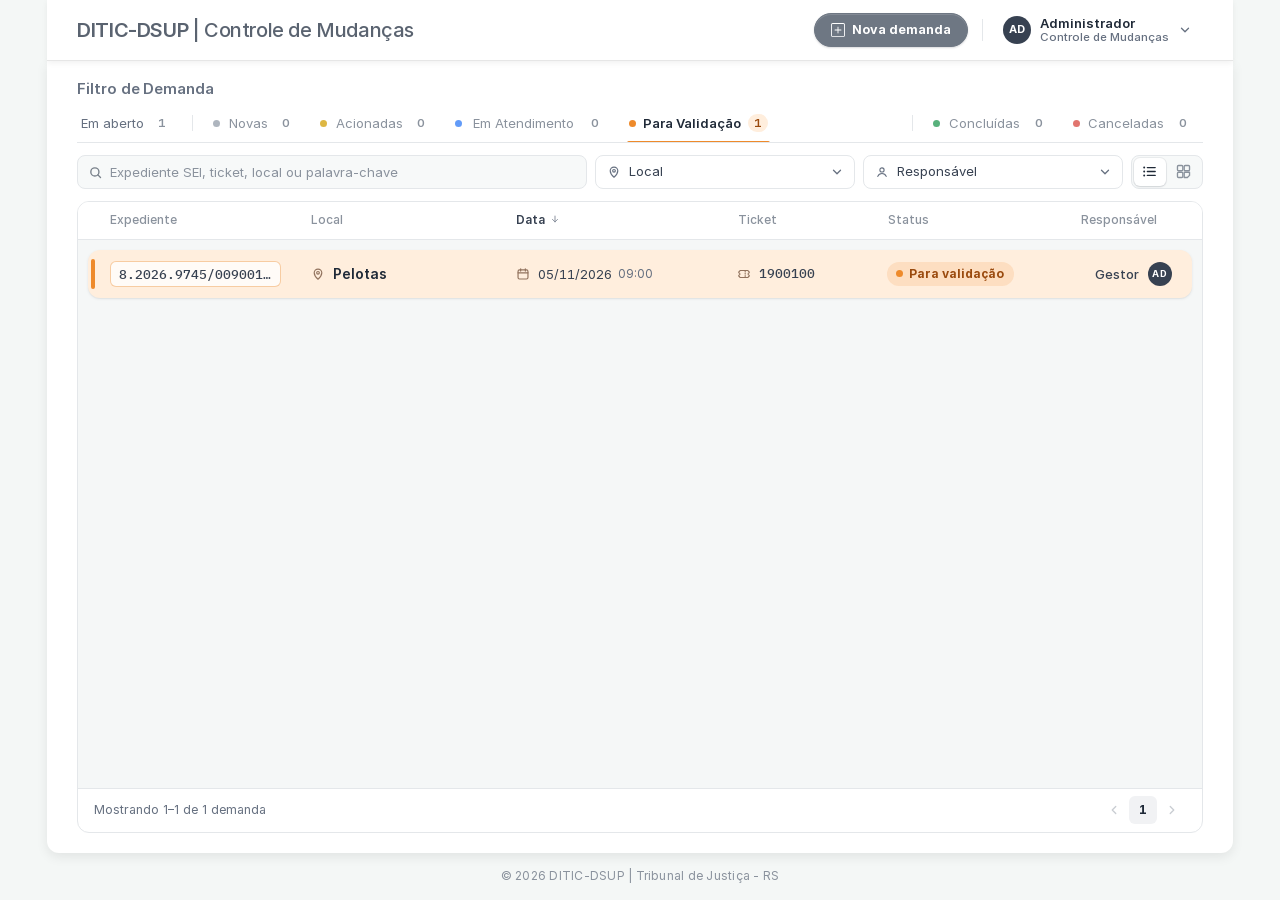
==== front_end/testes/exemplo_para_validacao.html @ 449c6258 "Calcula o custo do relatório e cria a Configuração de Valores - Custo da CDS por região e serviço e " ====
<!doctype html>
<html lang="pt-BR">
<head>
<meta charset="utf-8">
<title>Carregar exemplo</title>
</head>
<body>
<p>Carregando a demanda de exemplo…</p>
<script>
  // Página de teste: inclui no navegador uma demanda Para Validação para gerar o relatório.
  // Abra com dois cliques, a partir desta pasta. Rodar de novo não duplica o exemplo.
  (function () {
    var CHAVE = 'ditic-dsup-mudancas-v5'; var SEI = '8.2026.9745/009001-0';
    var o = JSON.parse(localStorage.getItem(CHAVE) || '{}');
    o.demandas = o.demandas || [];
    var ids = o.demandas.concat(o.lixeira || [], o.excluidas || []).map(function (d) { return d.id; });
    var antiga = o.demandas.filter(function (d) { return d.sei === SEI; })[0];
    var id = antiga ? antiga.id : Math.max.apply(null, [0].concat(ids)) + 1;
    o.demandas = o.demandas.filter(function (d) { return d.sei !== SEI; });
    o.demandas.push({
      id: id, sei: SEI, descricao: 'Exemplo para testar o relatório: equipamentos e sala de audiência',
      comarca: 'Pelotas', responsavel: 'admin', tecnico: null, inicio: '2026-11-05', fim: null, hora: '09:00',
      situacao: 'pendente', ticketPrincipal: '1900100', ticketEm: { data: '2026-11-03T09:00', usuario: 'admin' }, acionadaEm: '2026-11-03',
      subtickets: [
        { empresa: 'CDS', numero: '1900101', finalidade: 'Instalação', quantidade: 3 },
        { empresa: 'CDS', numero: '1900102', finalidade: 'Mudança de Prédio', quantidade: 12 },
        { empresa: 'WECOM', numero: '1900103', finalidade: 'Realocação', quantidade: 1 },
        { empresa: 'WECOM', numero: '1900104', finalidade: 'Instalação', quantidade: 1, metro: 25 },
        { empresa: 'WECOM', numero: '1900105', finalidade: 'Infraestrutura', quantidade: 1 }
      ],
      informacoes: '', historico: [{ data: '2026-11-03T09:00', usuario: 'admin', texto: 'Demanda de exemplo criada para testar o relatório.' }],
      criadaEm: '2026-11-03', passou: [], aviso: null
    });
    o.usuario = 'admin'; o.sitAtivas = ['pendente'];
    localStorage.setItem(CHAVE, JSON.stringify(o));
    location.replace('../index.html');
  })();
</script>
</body>
</html>
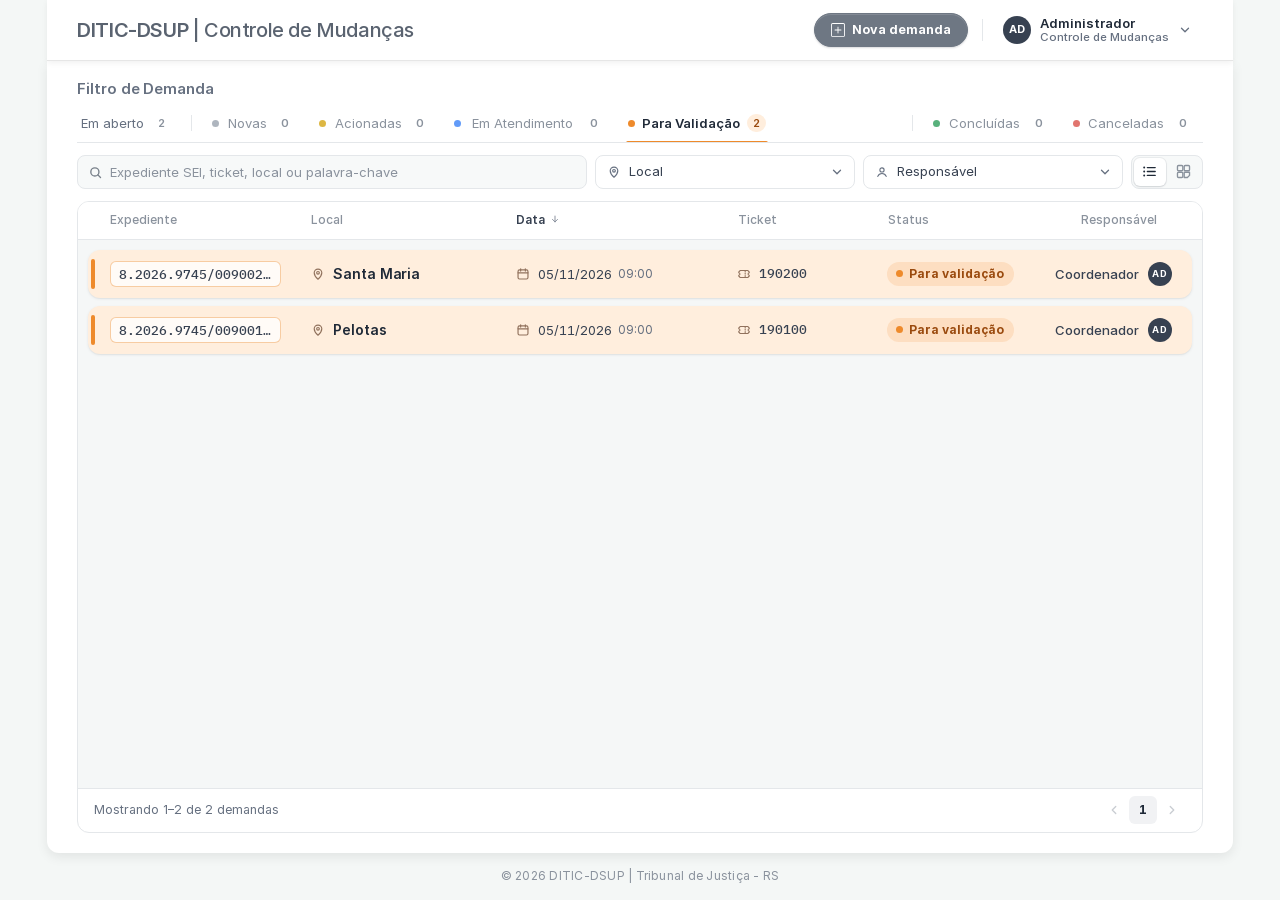
==== commit de1afcdc: "Revisa regras de negócio, login do técnico e texto do relatório Custo da WECOM: - Realocação e Insta" ====
--- a/front_end/testes/exemplo_para_validacao.html
+++ b/front_end/testes/exemplo_para_validacao.html
@@ -5,31 +5,54 @@
 <title>Carregar exemplo</title>
 </head>
 <body>
-<p>Carregando a demanda de exemplo…</p>
+<p>Carregando as demandas de exemplo…</p>
 <script>
-  // Página de teste: inclui no navegador uma demanda Para Validação para gerar o relatório.
-  // Abra com dois cliques, a partir desta pasta. Rodar de novo não duplica o exemplo.
+  // Página de teste: inclui no navegador duas demandas Para Validação para gerar o relatório.
+  //  - 009001: CDS e WECOM (há valor a pagar; custo calculado)
+  //  - 009002: só CADI e Selbetti (custo "-" e a frase do valor global do contrato)
+  // Abra com dois cliques, a partir desta pasta. Rodar de novo não duplica os exemplos.
   (function () {
-    var CHAVE = 'ditic-dsup-mudancas-v5'; var SEI = '8.2026.9745/009001-0';
+    var CHAVE = 'ditic-dsup-mudancas-v5';
+    var historico = [{ data: '2026-11-03T09:00', usuario: 'admin', texto: 'Demanda de exemplo criada para testar o relatório.' }];
+    var EXEMPLOS = [
+      {
+        sei: '8.2026.9745/009001-0', descricao: 'Exemplo para testar o relatório: equipamentos e sala de audiência',
+        comarca: 'Pelotas', ticketPrincipal: '190100',
+        subtickets: [
+          { empresa: 'CDS', numero: '190101', finalidade: 'Instalação', quantidade: 3 },
+          { empresa: 'CDS', numero: '190102', finalidade: 'Mudança de Prédio', quantidade: 12 },
+          { empresa: 'WECOM', numero: '190103', finalidade: 'Realocação', quantidade: 1 },
+          { empresa: 'WECOM', numero: '190104', finalidade: 'Instalação', quantidade: 2 },
+          { empresa: 'WECOM', numero: '190105', finalidade: 'Infraestrutura', quantidade: 1 },
+          { empresa: 'WECOM', numero: '190106', finalidade: 'Infraestrutura', quantidade: 1, metro: 20 }
+        ]
+      },
+      {
+        sei: '8.2026.9745/009002-0', descricao: 'Exemplo para testar o relatório: só CADI e Selbetti (valor global do contrato)',
+        comarca: 'Santa Maria', ticketPrincipal: '190200',
+        subtickets: [
+          { empresa: 'CADI', numero: '190201', finalidade: 'Mudança de Local', quantidade: 4 },
+          { empresa: 'CADI', numero: '190202', finalidade: 'Habilitação de Pontos de Rede', quantidade: 6 },
+          { empresa: 'CADI', numero: '190203', finalidade: 'Configuração', quantidade: 2 },
+          { empresa: 'Selbetti', numero: '190204', finalidade: 'Instalação', quantidade: 1 },
+          { empresa: 'Selbetti', numero: '190205', finalidade: 'Desinstalação', quantidade: 1 }
+        ]
+      }
+    ];
     var o = JSON.parse(localStorage.getItem(CHAVE) || '{}');
     o.demandas = o.demandas || [];
-    var ids = o.demandas.concat(o.lixeira || [], o.excluidas || []).map(function (d) { return d.id; });
-    var antiga = o.demandas.filter(function (d) { return d.sei === SEI; })[0];
-    var id = antiga ? antiga.id : Math.max.apply(null, [0].concat(ids)) + 1;
-    o.demandas = o.demandas.filter(function (d) { return d.sei !== SEI; });
-    o.demandas.push({
-      id: id, sei: SEI, descricao: 'Exemplo para testar o relatório: equipamentos e sala de audiência',
-      comarca: 'Pelotas', responsavel: 'admin', tecnico: null, inicio: '2026-11-05', fim: null, hora: '09:00',
-      situacao: 'pendente', ticketPrincipal: '1900100', ticketEm: { data: '2026-11-03T09:00', usuario: 'admin' }, acionadaEm: '2026-11-03',
-      subtickets: [
-        { empresa: 'CDS', numero: '1900101', finalidade: 'Instalação', quantidade: 3 },
-        { empresa: 'CDS', numero: '1900102', finalidade: 'Mudança de Prédio', quantidade: 12 },
-        { empresa: 'WECOM', numero: '1900103', finalidade: 'Realocação', quantidade: 1 },
-        { empresa: 'WECOM', numero: '1900104', finalidade: 'Instalação', quantidade: 1, metro: 25 },
-        { empresa: 'WECOM', numero: '1900105', finalidade: 'Infraestrutura', quantidade: 1 }
-      ],
-      informacoes: '', historico: [{ data: '2026-11-03T09:00', usuario: 'admin', texto: 'Demanda de exemplo criada para testar o relatório.' }],
-      criadaEm: '2026-11-03', passou: [], aviso: null
+    var maior = Math.max.apply(null, [0].concat(o.demandas.concat(o.lixeira || [], o.excluidas || []).map(function (d) { return d.id; })));
+    EXEMPLOS.forEach(function (ex) {
+      var antiga = o.demandas.filter(function (d) { return d.sei === ex.sei; })[0];
+      var id = antiga ? antiga.id : ++maior;
+      o.demandas = o.demandas.filter(function (d) { return d.sei !== ex.sei; });
+      o.demandas.push({
+        id: id, sei: ex.sei, descricao: ex.descricao, comarca: ex.comarca,
+        responsavel: 'admin', tecnico: null, inicio: '2026-11-05', fim: null, hora: '09:00',
+        situacao: 'pendente', ticketPrincipal: ex.ticketPrincipal, ticketEm: { data: '2026-11-03T09:00', usuario: 'admin' }, acionadaEm: '2026-11-03',
+        subtickets: ex.subtickets, informacoes: '', historico: historico.slice(),
+        criadaEm: '2026-11-03', passou: [], aviso: null
+      });
     });
     o.usuario = 'admin'; o.sitAtivas = ['pendente'];
     localStorage.setItem(CHAVE, JSON.stringify(o));
